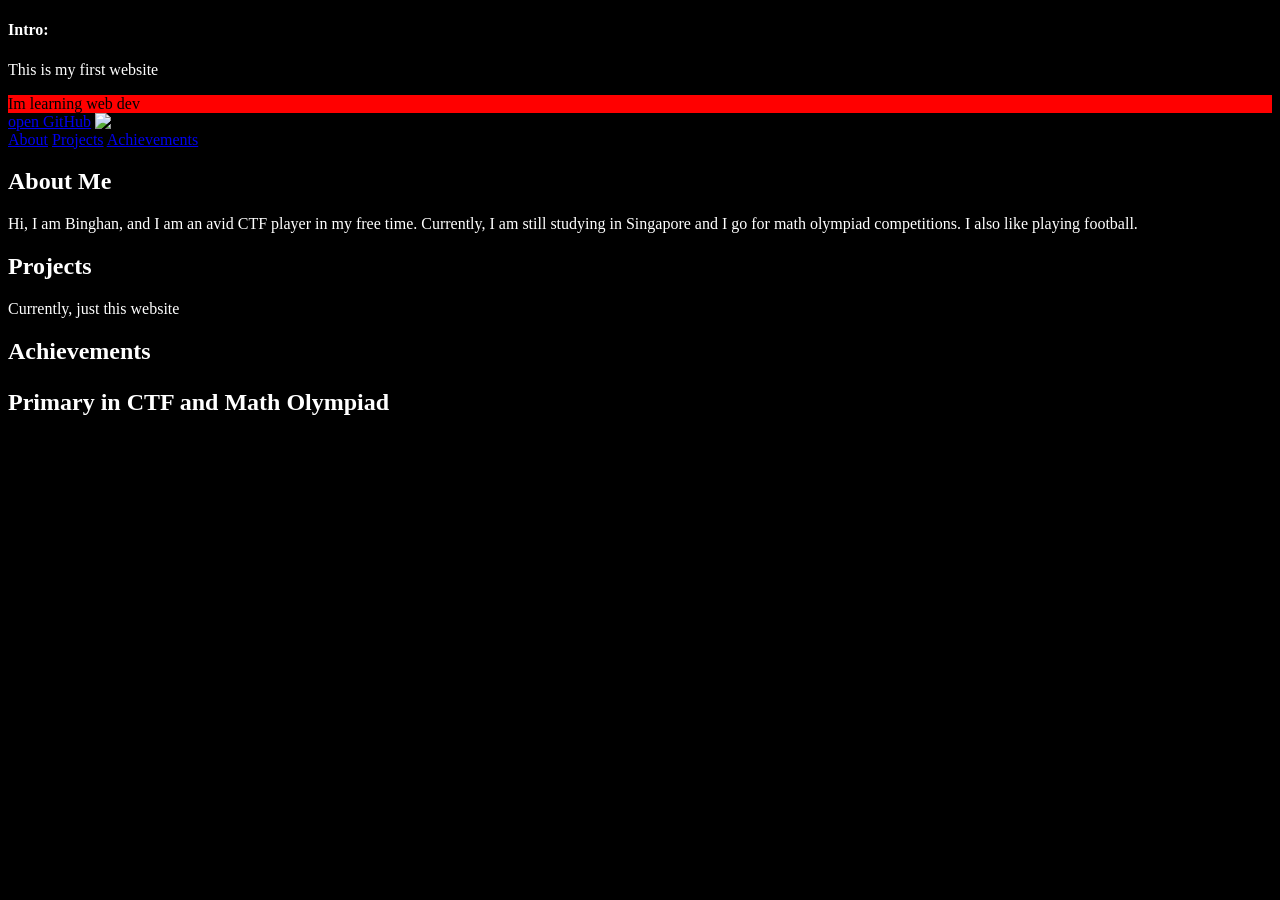
==== index.html @ b26b3bd8 "First draft of website(very skeletal draft to test out the github pages)" ====
<!DOCTYPE html>

<html>


<head>

	<title>My first website</title>

	<style>
		body{background-color: black;}
		p{color: white;}
		h1{color: white;}
		h2{color: white;}
		h3{color: white;}
		h4{color: white;}
		h5{color: white;}
		h6{color: white;}
		.panel{background-color: rgb(255,0,0)}
	</style>
</head>	


<body>
	<h4>Intro:</h4>
	<p>This is my first website</p>
	<div class="panel">
		Im learning web dev
	</div>
	<a href="https://github.com/">open GitHub</a>
	<img src="https://www.google.com/imgres?q=deadpool&imgurl=https%3A%2F%2Fsm.ign.com%2Ft%2Fign_ap%2Freview%2Fd%2Fdeadpool-r%2Fdeadpool-review_2s7s.1200.jpg&imgrefurl=https%3A%2F%2Fsea.ign.com%2Fdeadpool-theater%2F96139%2Fdeadpool-review&docid=FDiL686hcWghGM&tbnid=Uy_iL5dO6TnOdM&vet=12ahUKEwjE4Me3mZCWAxVz4zgGHYLtN0UQnPAOegQIKRAB..i&w=1200&h=675&hcb=2&ved=2ahUKEwjE4Me3mZCWAxVz4zgGHYLtN0UQnPAOegQIKRAB" alt="I love Deadpool :D">


	


	<header>
  		<nav>
    			<a href="#about">About</a>
    			<a href="#projects">Projects</a>
			<a href="#achievements">Achievements</a>
  		</nav>
	</header>




	<section id="about">
  		<h2>About Me</h2>
  		<p>Hi, I am Binghan, and I am an avid CTF player in my free time. Currently, I am still studying in Singapore and I go for math olympiad competitions. I also like playing football.</p>
	</section>

	<section id="projects">
  		<h2>Projects</h2>
  		<p>Currently, just this website</p>
	</section>

	<section id-"Achievements">
		<h2>Achievements<h2>
		<p>Primary in CTF and Math Olympiad</p>
	</section>





</body>
</html>
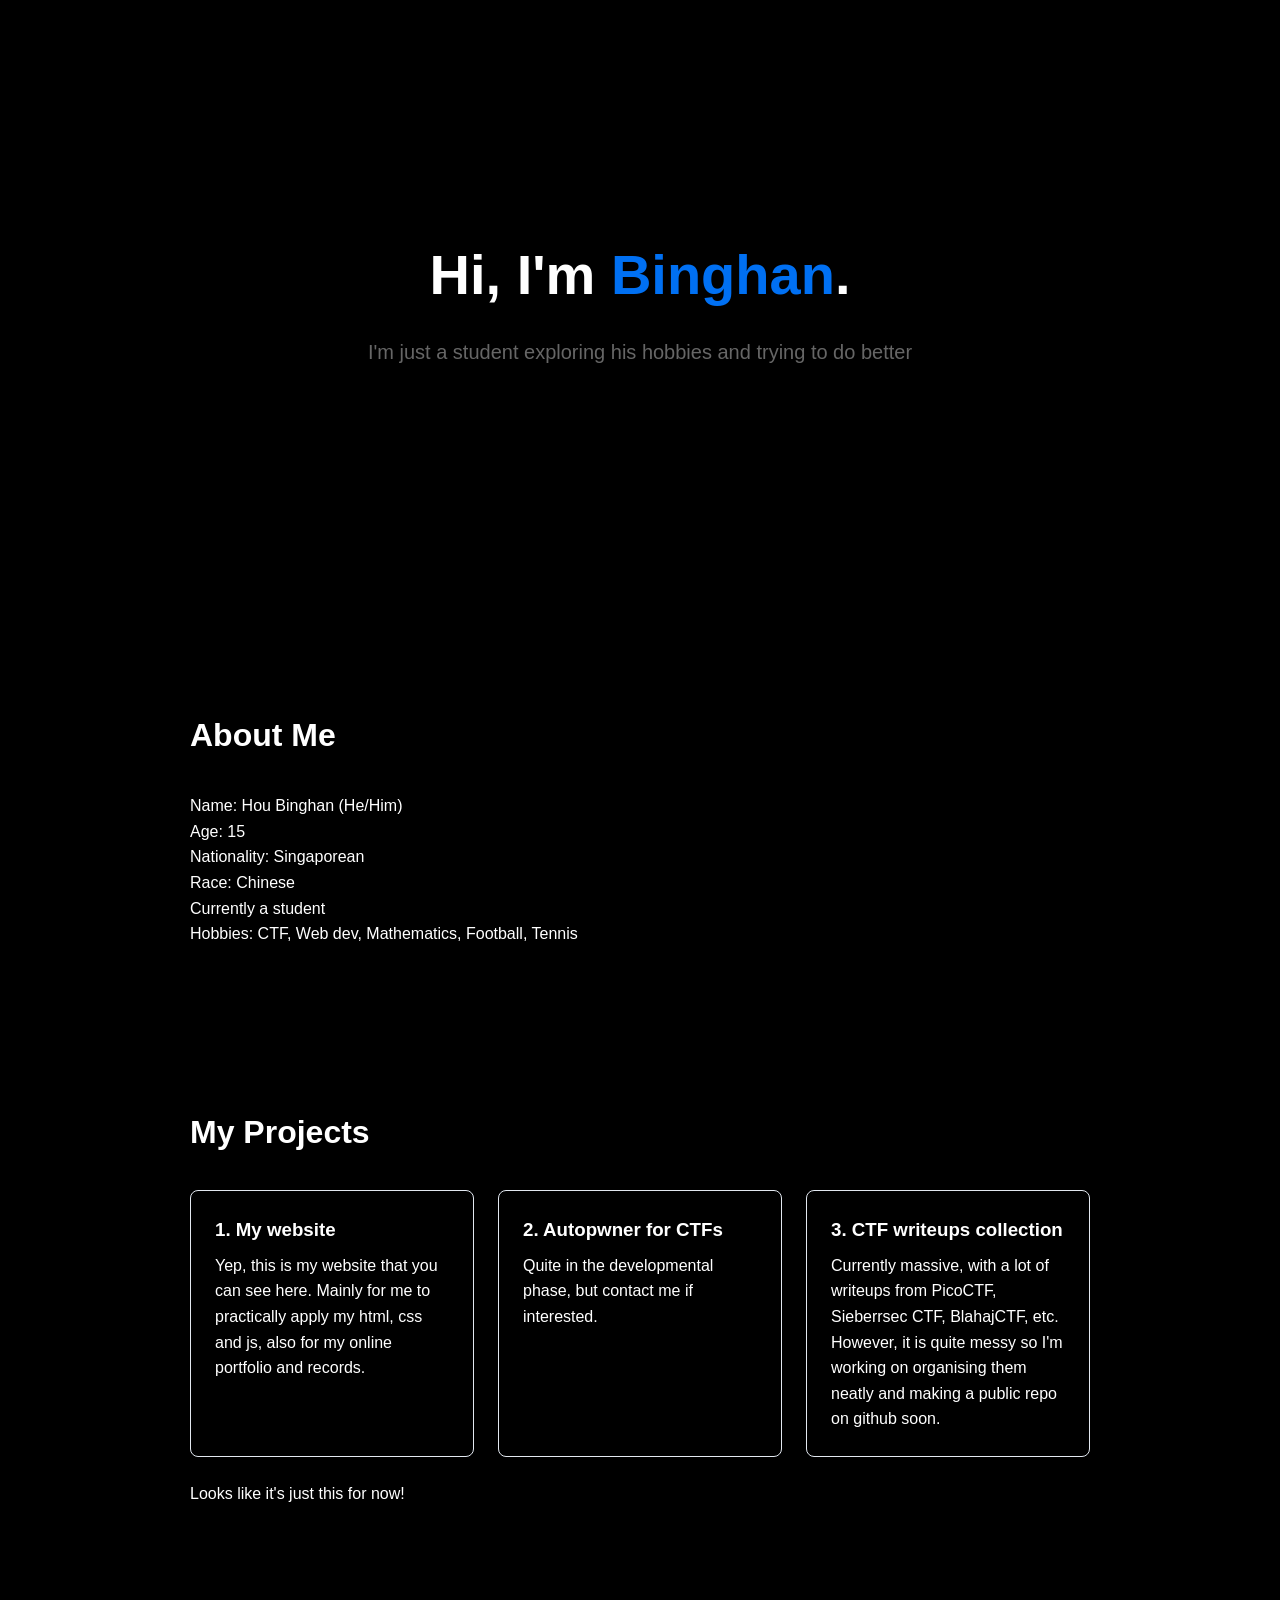
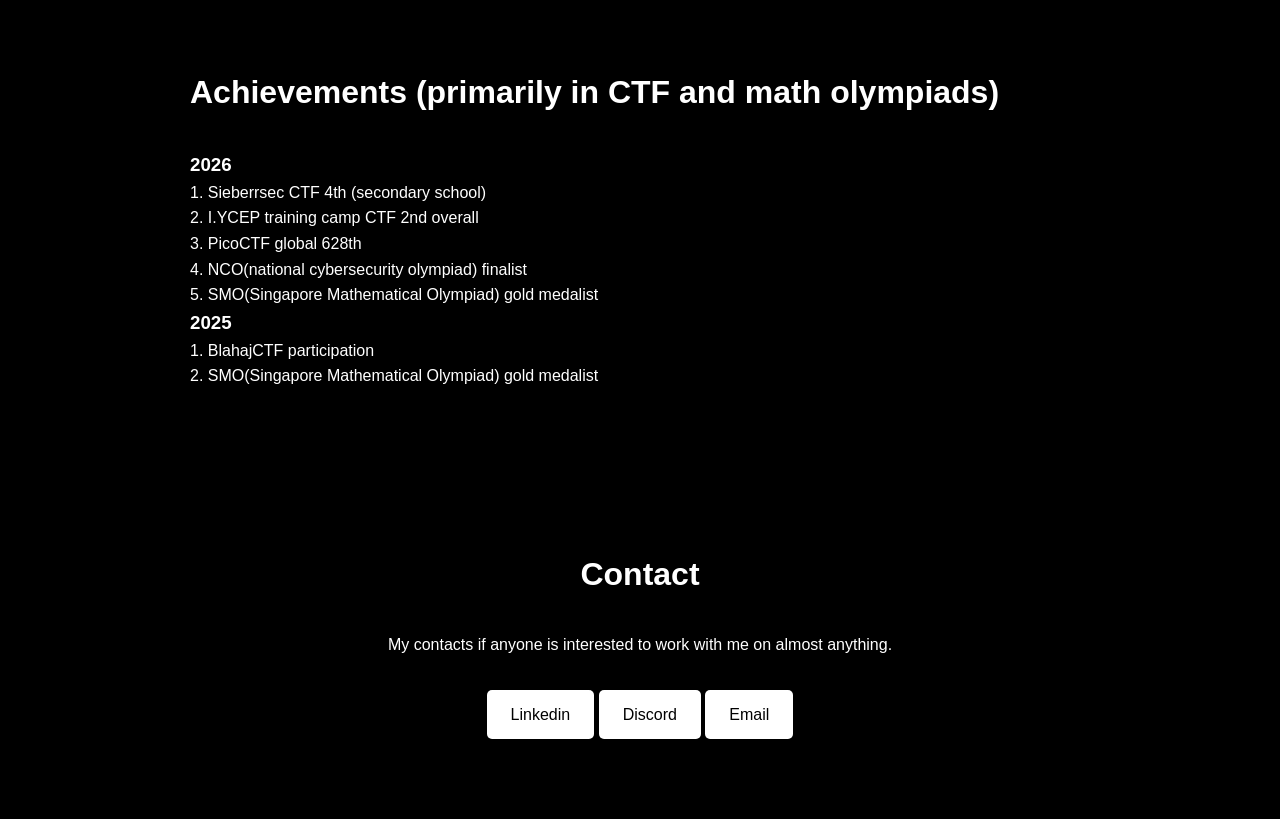
==== commit 44b635c0: "New index.html(improved) with separate style.css" ====
--- a/index.html
+++ b/index.html
@@ -1,68 +1,95 @@
 <!DOCTYPE html>
+<html lang="en">
+<head>
+    <meta charset="UTF-8">
+    <meta name="viewport" content="width=device-width, initial-scale=1.0">
+    <title></title>
+    <link rel="stylesheet" href="style.css">
+</head>
+<body>
 
-<html>
+    <main>
+        <section id="hero" class="hero-section">
+            <div class="hero-content">
+                <h1>Hi, I'm <span class="highlight">Binghan</span>.</h1>
+                <p>I'm just a student exploring his hobbies and trying to do better</p>
+            </div>
+        </section>
+
+        <section id="about" class="container">
+            <h2>About Me</h2>
+            <div class="about-grid">
+                <p>
+		Name: Hou Binghan (He/Him)
+		<br>
+		Age: 15
+		<br>
+		Nationality: Singaporean
+		<br>
+		Race: Chinese
+		<br>
+		Currently a student
+		<br>
+		Hobbies: CTF, Web dev, Mathematics, Football, Tennis
+		</p>
+            </div>
+        </section>
+
+        <section id="projects" class="container">
+            <h2>My Projects</h2>
+            <div class="projects-grid">
+                <div class="project-card">
+                    <h3>1. My website</h3>
+		    <p>Yep, this is my website that you can see here. Mainly for me to practically apply my html, css and js, also for my online portfolio and records.</p>
+                </div>
+                <div class="project-card">
+                    <h3>2. Autopwner for CTFs</h3>
+		    <p>Quite in the developmental phase, but contact me if interested.</p>
+                </div>
+                <div class="project-card">
+                    <h3>3. CTF writeups collection</h3>
+		    <p>Currently massive, with a lot of writeups from PicoCTF, Sieberrsec CTF, BlahajCTF, etc. However, it is quite messy so I'm working on organising them neatly and making a public repo on github soon.</p>
+                </div>
 
 
-<head>
 
-	<title>My first website</title>
-
-	<style>
-		body{background-color: black;}
-		p{color: white;}
-		h1{color: white;}
-		h2{color: white;}
-		h3{color: white;}
-		h4{color: white;}
-		h5{color: white;}
-		h6{color: white;}
-		.panel{background-color: rgb(255,0,0)}
-	</style>
-</head>	
-
-
-<body>
-	<h4>Intro:</h4>
-	<p>This is my first website</p>
-	<div class="panel">
-		Im learning web dev
-	</div>
-	<a href="https://github.com/">open GitHub</a>
-	<img src="https://www.google.com/imgres?q=deadpool&imgurl=https%3A%2F%2Fsm.ign.com%2Ft%2Fign_ap%2Freview%2Fd%2Fdeadpool-r%2Fdeadpool-review_2s7s.1200.jpg&imgrefurl=https%3A%2F%2Fsea.ign.com%2Fdeadpool-theater%2F96139%2Fdeadpool-review&docid=FDiL686hcWghGM&tbnid=Uy_iL5dO6TnOdM&vet=12ahUKEwjE4Me3mZCWAxVz4zgGHYLtN0UQnPAOegQIKRAB..i&w=1200&h=675&hcb=2&ved=2ahUKEwjE4Me3mZCWAxVz4zgGHYLtN0UQnPAOegQIKRAB" alt="I love Deadpool :D">
+		<p>Looks like it's just this for now!</p>
+            </div>
+        </section>
 
 
 	
-
-
-	<header>
-  		<nav>
-    			<a href="#about">About</a>
-    			<a href="#projects">Projects</a>
-			<a href="#achievements">Achievements</a>
-  		</nav>
-	</header>
-
-
-
-
-	<section id="about">
-  		<h2>About Me</h2>
-  		<p>Hi, I am Binghan, and I am an avid CTF player in my free time. Currently, I am still studying in Singapore and I go for math olympiad competitions. I also like playing football.</p>
-	</section>
-
-	<section id="projects">
-  		<h2>Projects</h2>
-  		<p>Currently, just this website</p>
-	</section>
-
-	<section id-"Achievements">
-		<h2>Achievements<h2>
-		<p>Primary in CTF and Math Olympiad</p>
+	<section id="achievements" class="container">
+		<h2>Achievements (primarily in CTF and math olympiads)</h2>
+		<div class="projects-card">
+			<h3>2026</h3>
+			<p>1. Sieberrsec CTF 4th (secondary school)</p>
+			<p>2. I.YCEP training camp CTF 2nd overall</p>
+			<p>3. PicoCTF global 628th</p>
+			<p>4. NCO(national cybersecurity olympiad) finalist</p>
+			<p>5. SMO(Singapore Mathematical Olympiad) gold medalist</p>
+		</div>
+		<div class="projects-card">
+			<h3>2025</h3>
+			<p>1. BlahajCTF participation</p>
+			<p>2. SMO(Singapore Mathematical Olympiad) gold medalist</p>
+		</div>
 	</section>
 
 
 
 
+        <!-- Contact Section -->
+        <section id="contact" class="container contact-section">
+            <h2>Contact</h2>
+            <p>My contacts if anyone is interested to work with me on almost anything.</p>
+	    <a href="https://www.linkedin.com/in/hou-binghan-hci-395a21400" class="btn">Linkedin</a>
+	    <a href="https://discord.com/users/1300291307045912607" class="btn">Discord</a>
+            <a href="mailto:iamprofootballer@gmail.com" class="btn">Email</a>
+        </section>
+    </main>
+
 
 </body>
 </html>
+
--- a/style.css
+++ b/style.css
@@ -0,0 +1,147 @@
+/* Core Reset & Variables */
+:root {
+    --bg-color: #000000;
+    --text-color: #ffffff;
+    --accent-color: #0070f3;
+    --card-bg: #000000;
+    --border-color: #e2e8f0;
+}
+
+* {
+    margin: 0;
+    padding: 0;
+    box-box-sizing: border-box;
+}
+
+html {
+    scroll-behavior: smooth;
+    font-family: -apple-system, BlinkMacSystemFont, "Segoe UI", Roboto, Helvetica, Arial, sans-serif;
+}
+
+body {
+    background-color: var(--bg-color);
+    color: var(--text-color);
+    line-height: 1.6;
+}
+
+/* Navigation Layout */
+.navbar {
+    display: flex;
+    justify-content: space-between;
+    align-items: center;
+    padding: 1.5rem 2rem;
+    position: sticky;
+    top: 0;
+    background: rgba(248, 249, 250, 0.8);
+    backdrop-filter: blur(8px);
+    z-index: 100;
+}
+
+.navbar ul {
+    display: flex;
+    list-style: none;
+    gap: 1.5rem;
+}
+
+.navbar a {
+    text-decoration: none;
+    color: var(--text-color);
+    font-weight: 500;
+}
+
+/* Structural Layout Containers */
+.container {
+    max-width: 900px;
+    margin: 0 auto;
+    padding: 5rem 2rem;
+}
+
+h2 {
+    font-size: 2rem;
+    margin-bottom: 2rem;
+}
+
+/* Hero Section layout */
+.hero-section {
+    height: 70vh;
+    display: flex;
+    align-items: center;
+    justify-content: center;
+    text-align: center;
+    padding: 0 2rem;
+}
+
+.hero-content h1 {
+    font-size: 3.5rem;
+    margin-bottom: 1rem;
+}
+
+.hero-content p {
+    font-size: 1.25rem;
+    margin-bottom: 2rem;
+    color: #666;
+}
+
+.highlight {
+    color: var(--accent-color);
+}
+
+/* UI Elements (Buttons & Cards) */
+.btn {
+    display: inline-block;
+    padding: 0.75rem 1.5rem;
+    background-color: var(--text-color);
+    color: var(--bg-color);
+    text-decoration: none;
+    border-radius: 5px;
+    font-weight: 500;
+    transition: opacity 0.2s;
+}
+
+.btn:hover {
+    opacity: 0.9;
+}
+
+/* Responsive Grid for Projects */
+.projects-grid {
+    display: grid;
+    grid-template-columns: repeat(auto-fit, minmax(280px, 1fr));
+    gap: 1.5rem;
+}
+
+.project-card {
+    background: var(--card-bg);
+    border: 1px solid var(--border-color);
+    padding: 1.5rem;
+    border-radius: 8px;
+}
+
+.project-card h3 {
+    margin-bottom: 0.5rem;
+}
+
+.project-link {
+    display: inline-block;
+    margin-top: 1rem;
+    color: var(--accent-color);
+    text-decoration: none;
+    font-weight: 500;
+}
+
+/* Centered Layout elements */
+.contact-section {
+    text-align: center;
+}
+
+.contact-section p {
+    margin-bottom: 2rem;
+}
+
+footer {
+    text-align: center;
+    padding: 2rem;
+    border-top: 1px solid var(--border-color);
+    font-size: 0.9rem;
+    color: #666;
+}
+
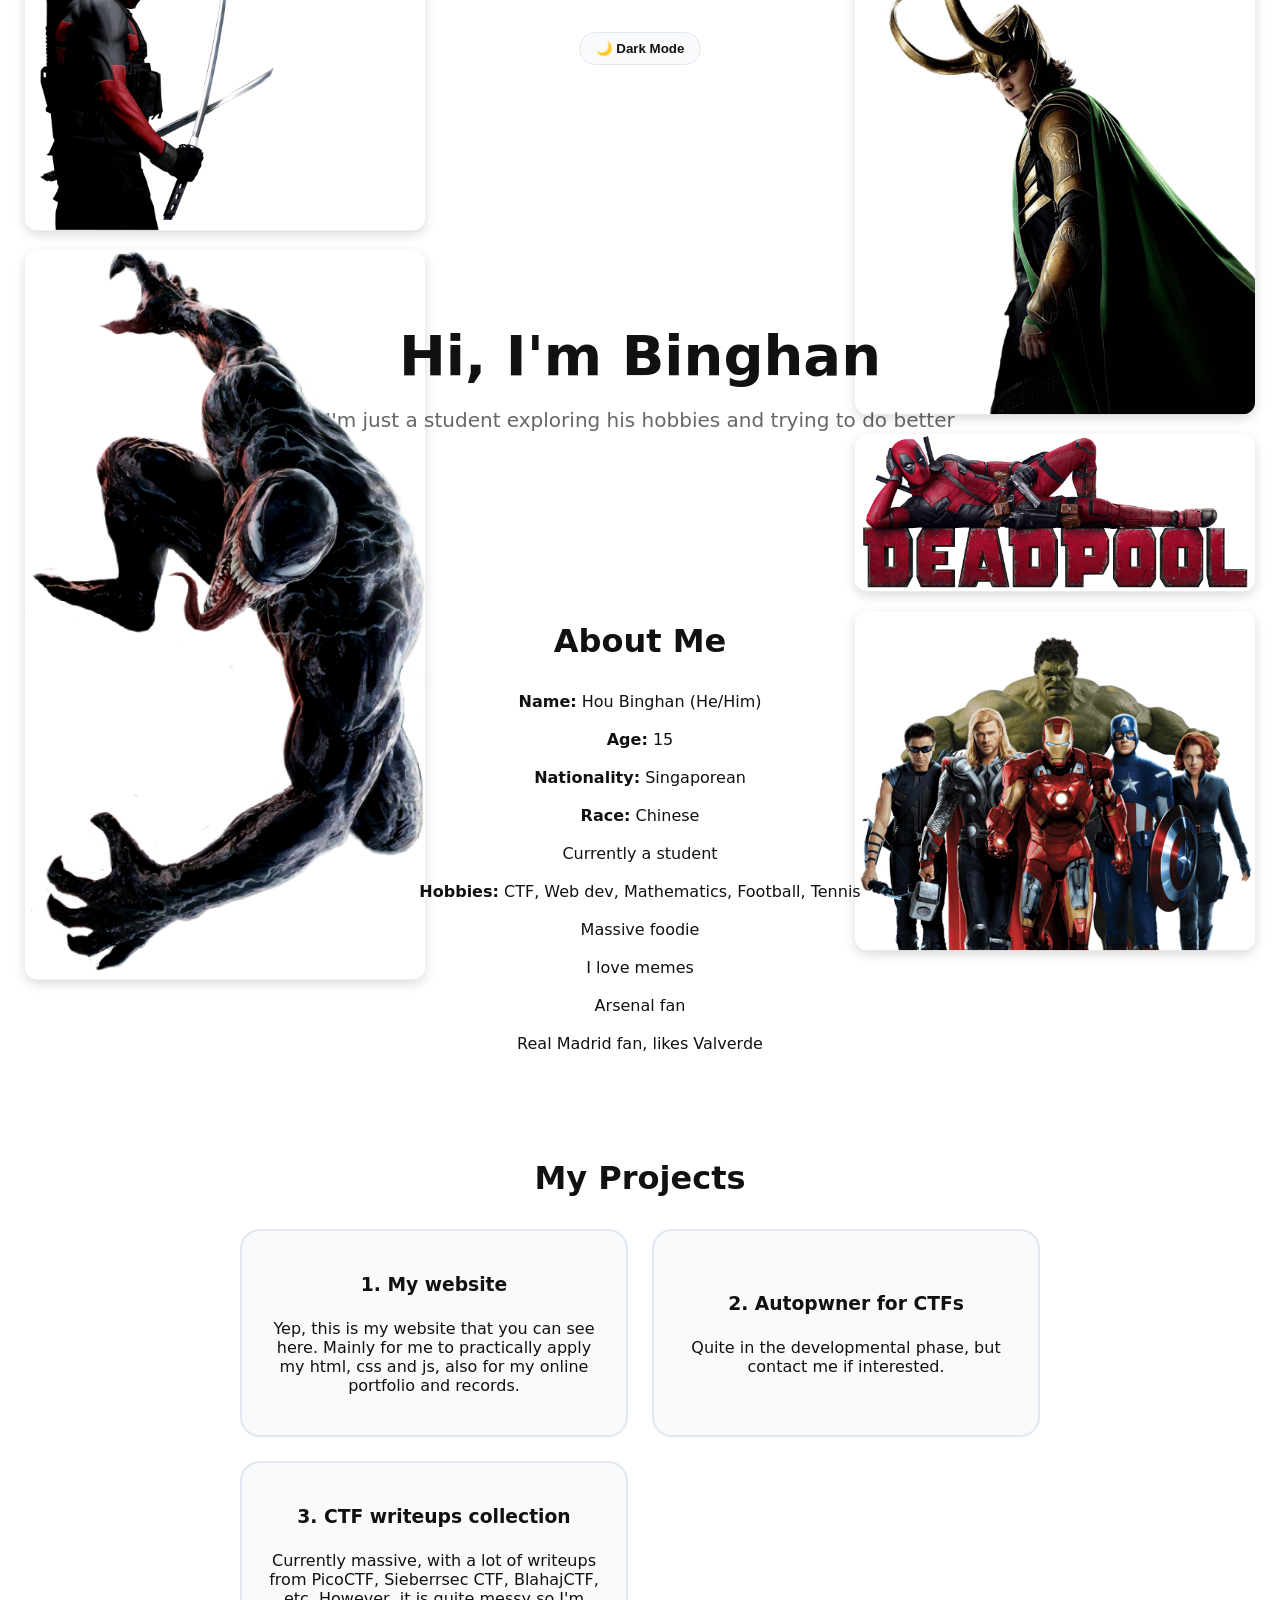
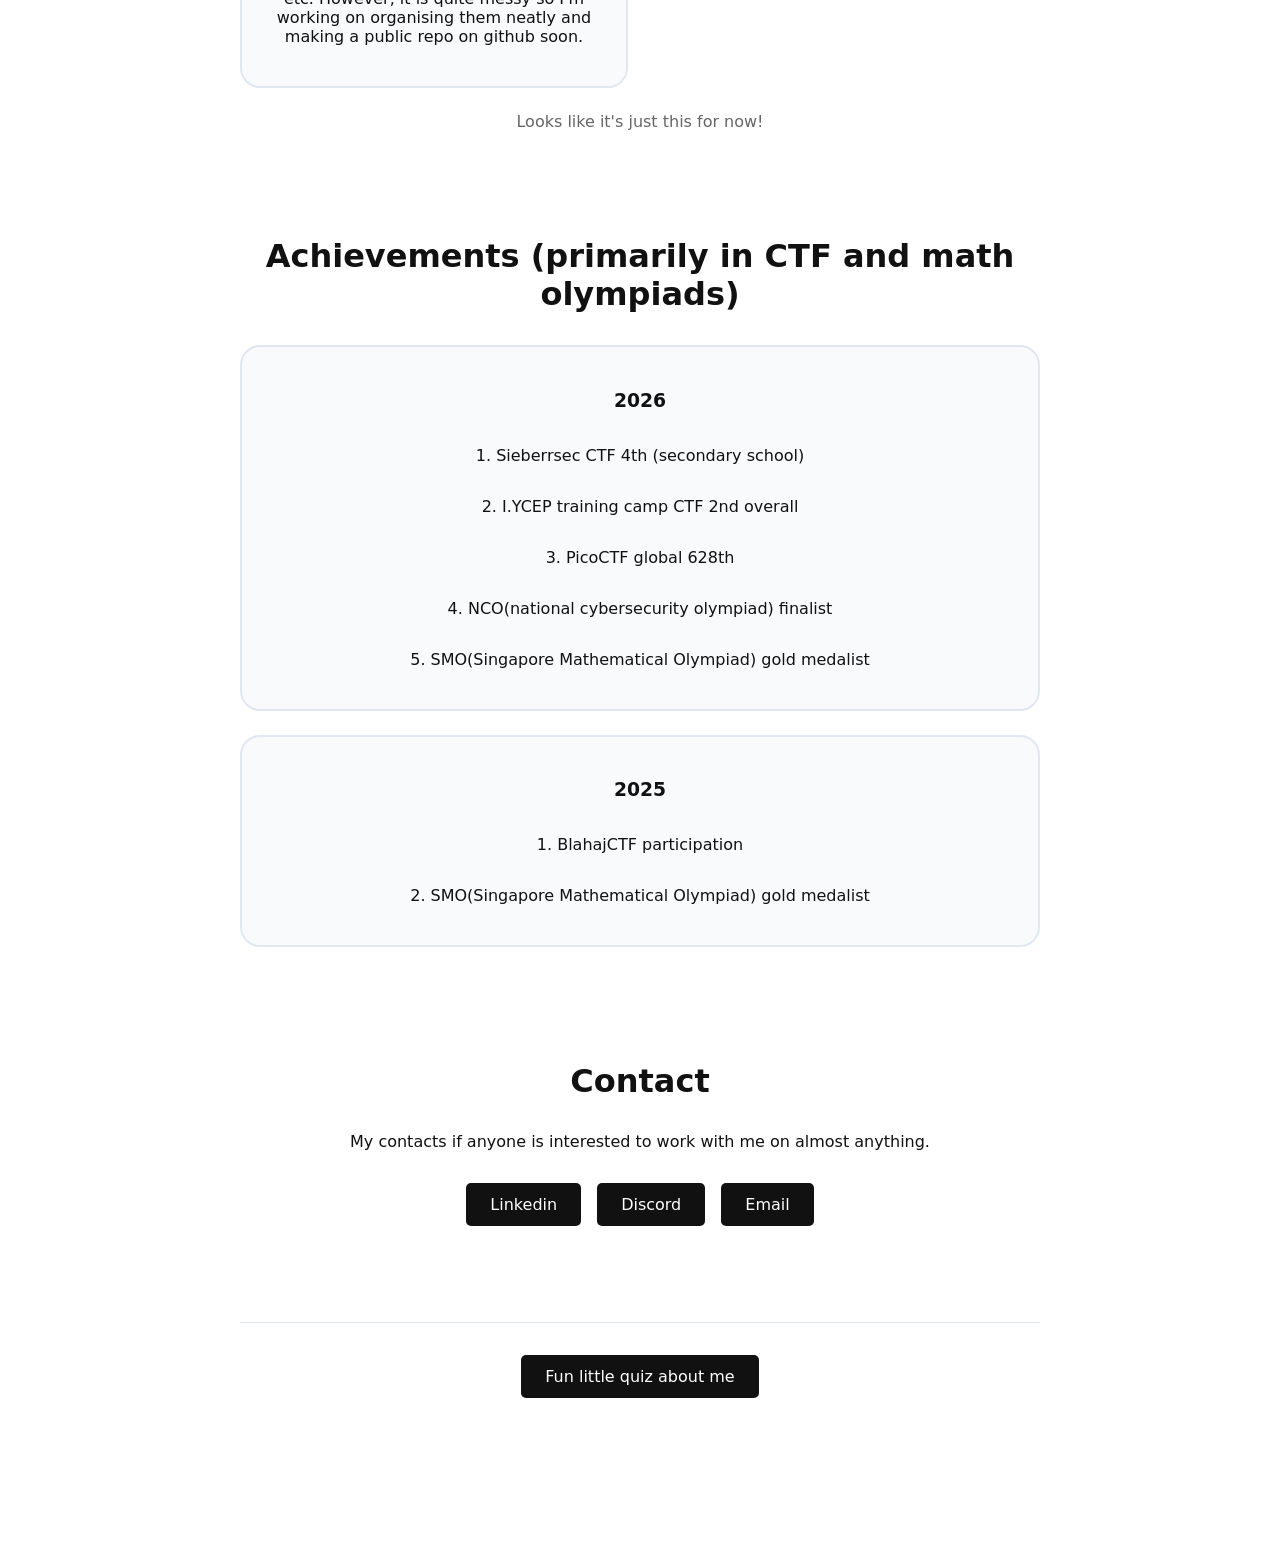
==== commit cc32f79f: "Newer index.html quiz added with some additional decorations on the sides" ====
--- a/index.html
+++ b/index.html
@@ -3,15 +3,32 @@
 <head>
     <meta charset="UTF-8">
     <meta name="viewport" content="width=device-width, initial-scale=1.0">
-    <title></title>
+    <title>Binghan's Portfolio</title>
     <link rel="stylesheet" href="style.css">
+
+    <!-- Critical Inline Script: Prevents a white flash on page load if dark mode is active -->
+    <script>
+        const savedTheme = localStorage.getItem('theme');
+        const systemPrefersDark = window.matchMedia('(prefers-color-scheme: dark)').matches;
+
+        if (savedTheme === 'dark' || (!savedTheme && systemPrefersDark)) {
+            document.documentElement.classList.add('dark-mode');
+        }
+    </script>
 </head>
 <body>
+
+    <!-- Centered Theme Toggle Control Panel -->
+    <div class="toggle-container">
+        <button id="theme-toggle" aria-label="Toggle dark mode">
+            🌙 Dark Mode
+        </button>
+    </div>
 
     <main>
         <section id="hero" class="hero-section">
             <div class="hero-content">
-                <h1>Hi, I'm <span class="highlight">Binghan</span>.</h1>
+                <h1>Hi, I'm Binghan</h1>
                 <p>I'm just a student exploring his hobbies and trying to do better</p>
             </div>
         </section>
@@ -20,21 +37,38 @@
             <h2>About Me</h2>
             <div class="about-grid">
                 <p>
-		Name: Hou Binghan (He/Him)
+		<b>Name:</b> Hou Binghan (He/Him)
 		<br>
-		Age: 15
 		<br>
-		Nationality: Singaporean
+		<b>Age:</b> 15
 		<br>
-		Race: Chinese
+		<br>
+		<b>Nationality:</b> Singaporean
+		<br>
+		<br>
+		<b>Race:</b> Chinese
+		<br>
 		<br>
 		Currently a student
 		<br>
-		Hobbies: CTF, Web dev, Mathematics, Football, Tennis
+		<br>
+		<b>Hobbies:</b> CTF, Web dev, Mathematics, Football, Tennis
+		<br>
+		<br>
+		Massive foodie
+		<br>
+		<br>
+		I love memes
+		<br>
+		<br>
+		Arsenal fan
+		<br>
+		<br>
+		Real Madrid fan, likes Valverde
 		</p>
             </div>
         </section>
-
+	
         <section id="projects" class="container">
             <h2>My Projects</h2>
             <div class="projects-grid">
@@ -50,14 +84,9 @@
                     <h3>3. CTF writeups collection</h3>
 		    <p>Currently massive, with a lot of writeups from PicoCTF, Sieberrsec CTF, BlahajCTF, etc. However, it is quite messy so I'm working on organising them neatly and making a public repo on github soon.</p>
                 </div>
-
-
-
-		<p>Looks like it's just this for now!</p>
             </div>
+            <p class="projects-footer">Looks like it's just this for now!</p>
         </section>
-
-
 	
 	<section id="achievements" class="container">
 		<h2>Achievements (primarily in CTF and math olympiads)</h2>
@@ -76,20 +105,58 @@
 		</div>
 	</section>
 
-
-
-
         <!-- Contact Section -->
         <section id="contact" class="container contact-section">
             <h2>Contact</h2>
             <p>My contacts if anyone is interested to work with me on almost anything.</p>
-	    <a href="https://www.linkedin.com/in/hou-binghan-hci-395a21400" class="btn">Linkedin</a>
-	    <a href="https://discord.com/users/1300291307045912607" class="btn">Discord</a>
-            <a href="mailto:iamprofootballer@gmail.com" class="btn">Email</a>
+            <div class="btn-group">
+                <a href="https://linkedin.com" class="btn">Linkedin</a>
+                <a href="https://discord.com" class="btn">Discord</a>
+                <a href="mailto:iamprofootballer@gmail.com" class="btn">Email</a>
+            </div>
         </section>
+
+	<hr>
+	<section id="quiz"><a href="/quiz.html" class=btn>Fun little quiz about me</a></section>
     </main>
 
 
+    <aside class="image-stack-sidebar left-sidebar">
+        <!-- Swap out placeholders with your specific images/memes for the left side -->
+        <img src="/deadpool2.png" alt="Left side graphic 1">
+        <img src="/venom.png" alt="Left side graphic 2">
+    </aside>
+    <!-- Independent Side Image Stack -->
+    <aside class="image-stack-sidebar right-sidebar">
+        <!-- Swap out placeholders with your specific images/memes -->
+        <img src="/loki.png" alt="Right Side graphic 1">
+        <img src="/deadpool.png" alt="Right Side graphic 2">
+        <img src="/avengers.png" alt="Right Side graphic 3">
+    </aside>
+
+    <!-- Interactive JavaScript Logic -->
+    <script>
+        const toggleBtn = document.querySelector('#theme-toggle');
+
+        function updateButtonLabel() {
+            const isDark = document.documentElement.classList.contains('dark-mode');
+            toggleBtn.textContent = isDark ? '☀️ Light Mode' : '🌙 Dark Mode';
+        }
+
+        updateButtonLabel();
+
+        toggleBtn.addEventListener('click', () => {
+            const isDarkMode = document.documentElement.classList.toggle('dark-mode');
+            
+            if (isDarkMode) {
+                localStorage.setItem('theme', 'dark');
+            } else {
+                localStorage.setItem('theme', 'light');
+            }
+            
+            updateButtonLabel();
+        });
+    </script>
 </body>
 </html>
 
--- a/style.css
+++ b/style.css
@@ -1,59 +1,62 @@
 /* Core Reset & Variables */
 :root {
-    --bg-color: #000000;
-    --text-color: #ffffff;
+    --bg-color: #ffffff;
+    --text-color: #111111;
+    --text-muted: #666666;
     --accent-color: #0070f3;
-    --card-bg: #000000;
+    
+    /* Card properties */
+    --card-bg: #f8fafc;
     --border-color: #e2e8f0;
-}
-
-* {
-    margin: 0;
-    padding: 0;
-    box-box-sizing: border-box;
-}
-
-html {
-    scroll-behavior: smooth;
-    font-family: -apple-system, BlinkMacSystemFont, "Segoe UI", Roboto, Helvetica, Arial, sans-serif;
-}
-
+    
+    /* Button specific variables */
+    --btn-bg: #111111;
+    --btn-text: #ffffff;
+
+    /* Global smooth color transition */
+    transition: background-color 0.3s ease, color 0.3s ease, border-color 0.3s ease;
+}
+
+/* Dark Mode Theme Variables Override */
+:root.dark-mode {
+    color-scheme: dark;
+    --bg-color: #121212;
+    --text-color: #e2e8f0;
+    --text-muted: #94a3b8;
+    --accent-color: #3b82f6;
+    
+    /* Dark card properties */
+    --card-bg: #1e1e1e;
+    --border-color: #334155;
+    
+    /* Dark button properties */
+    --btn-bg: #f8fafc;
+    --btn-text: #111111;
+}
+
+/* Global Body Styling */
 body {
     background-color: var(--bg-color);
     color: var(--text-color);
-    line-height: 1.6;
-}
-
-/* Navigation Layout */
-.navbar {
-    display: flex;
-    justify-content: space-between;
-    align-items: center;
-    padding: 1.5rem 2rem;
-    position: sticky;
-    top: 0;
-    background: rgba(248, 249, 250, 0.8);
-    backdrop-filter: blur(8px);
-    z-index: 100;
-}
-
-.navbar ul {
-    display: flex;
-    list-style: none;
-    gap: 1.5rem;
-}
-
-.navbar a {
-    text-decoration: none;
-    color: var(--text-color);
-    font-weight: 500;
-}
-
-/* Structural Layout Containers */
-.container {
-    max-width: 900px;
+    font-family: system-ui, -apple-system, sans-serif;
+    margin: 0;
+    padding: 0;
+    text-align: center; /* Cascades center alignment down to text blocks */
+}
+
+/* Main content wrapper with padding from your original setup */
+main {
+    max-width: 800px;
     margin: 0 auto;
     padding: 5rem 2rem;
+    display: flex;
+    flex-direction: column;
+    align-items: center; /* Centers block components inside main */
+}
+
+.container {
+    width: 100%;
+    margin-bottom: 4rem;
 }
 
 h2 {
@@ -61,9 +64,33 @@
     margin-bottom: 2rem;
 }
 
+/* Theme Toggle Button Layout Styling */
+.toggle-container {
+    max-width: 800px;
+    margin: 2rem auto 0 auto;
+    padding: 0 2rem;
+    display: flex;
+    justify-content: center; /* Centers toggle button horizontally */
+}
+
+#theme-toggle {
+    color: var(--text-color);
+    border: 1px solid var(--border-color);
+    background-color: var(--card-bg);
+    cursor: pointer; 
+    padding: 0.5rem 1rem; 
+    border-radius: 20px;
+    font-weight: 600;
+    transition: background-color 0.2s;
+}
+
+#theme-toggle:hover {
+    background-color: var(--border-color);
+}
+
 /* Hero Section layout */
 .hero-section {
-    height: 70vh;
+    height: 50vh;
     display: flex;
     align-items: center;
     justify-content: center;
@@ -79,7 +106,7 @@
 .hero-content p {
     font-size: 1.25rem;
     margin-bottom: 2rem;
-    color: #666;
+    color: var(--text-muted);
 }
 
 .highlight {
@@ -87,11 +114,18 @@
 }
 
 /* UI Elements (Buttons & Cards) */
+.btn-group {
+    display: flex;
+    justify-content: center;
+    gap: 1rem;
+    flex-wrap: wrap;
+}
+
 .btn {
     display: inline-block;
     padding: 0.75rem 1.5rem;
-    background-color: var(--text-color);
-    color: var(--bg-color);
+    background-color: var(--btn-bg);
+    color: var(--btn-text);
     text-decoration: none;
     border-radius: 5px;
     font-weight: 500;
@@ -107,25 +141,33 @@
     display: grid;
     grid-template-columns: repeat(auto-fit, minmax(280px, 1fr));
     gap: 1.5rem;
-}
-
-.project-card {
+    width: 100%;
+    margin-bottom: 1.5rem;
+}
+
+.project-card, .projects-card {
     background: var(--card-bg);
-    border: 1px solid var(--border-color);
+    border: 2px solid var(--border-color);
     padding: 1.5rem;
-    border-radius: 8px;
+    border-radius: 20px;
+    text-align: center; /* Keeps interior card components centered */
+    display: flex;
+    flex-direction: column;
+    justify-content: center;
+    align-items: center;
+}
+
+.projects-card {
+    margin-bottom: 1.5rem;
+    width: auto;
 }
 
 .project-card h3 {
     margin-bottom: 0.5rem;
 }
 
-.project-link {
-    display: inline-block;
-    margin-top: 1rem;
-    color: var(--accent-color);
-    text-decoration: none;
-    font-weight: 500;
+.projects-footer {
+    color: var(--text-muted);
 }
 
 /* Centered Layout elements */
@@ -135,6 +177,18 @@
 
 .contact-section p {
     margin-bottom: 2rem;
+}
+
+hr {
+    width: 100%;
+    border: none;
+    border-top: 1px solid var(--border-color);
+    margin: 2rem 0;
+}
+
+#quiz {
+    text-align: center;
+    margin-bottom: 4rem;
 }
 
 footer {
@@ -142,6 +196,46 @@
     padding: 2rem;
     border-top: 1px solid var(--border-color);
     font-size: 0.9rem;
-    color: #666;
-}
-
+    color: var(--text-muted);
+    width: 100%;
+}
+
+/* ==========================================
+   Isolated Side Image Stack Container
+   ========================================== */
+.image-stack-sidebar {
+    position: fixed;             /* Keeps layout locked while scrolling */
+    top: 50%;                    /* Places wrapper halfway down screen */
+    transform: translateY(-50%); /* Corrects precision center coordinate alignment */
+    z-index: 100;                /* Layered completely over main container */
+    
+    /* Flexbox Engine Rules */
+    display: flex;
+    flex-direction: column;      /* Arranges children elements into vertical stack */
+    gap: 20px;                   /* Gap control dimensions between elements */
+}
+
+/* Modifier class to pin to the left side */
+.left-sidebar {
+    left: 25px;
+}
+
+/* Modifier class to pin to the right side */
+.right-sidebar {
+    right: 25px;
+}
+
+.image-stack-sidebar img {
+    width: 400px;                 /* Explicit size configurations */
+    height: auto;
+    border-radius: 12px;
+    box-shadow: 0 4px 12px rgba(0, 0, 0, 0.15);
+    pointer-events: none;        /* Ensures layout elements underneath remain clickable */
+}
+/* Responsive Rule: Hides the stack on small mobile screens to prevent text collision */
+@media (max-width: 1000px) {
+    .image-stack-sidebar {
+        display: none;
+    }
+}
+
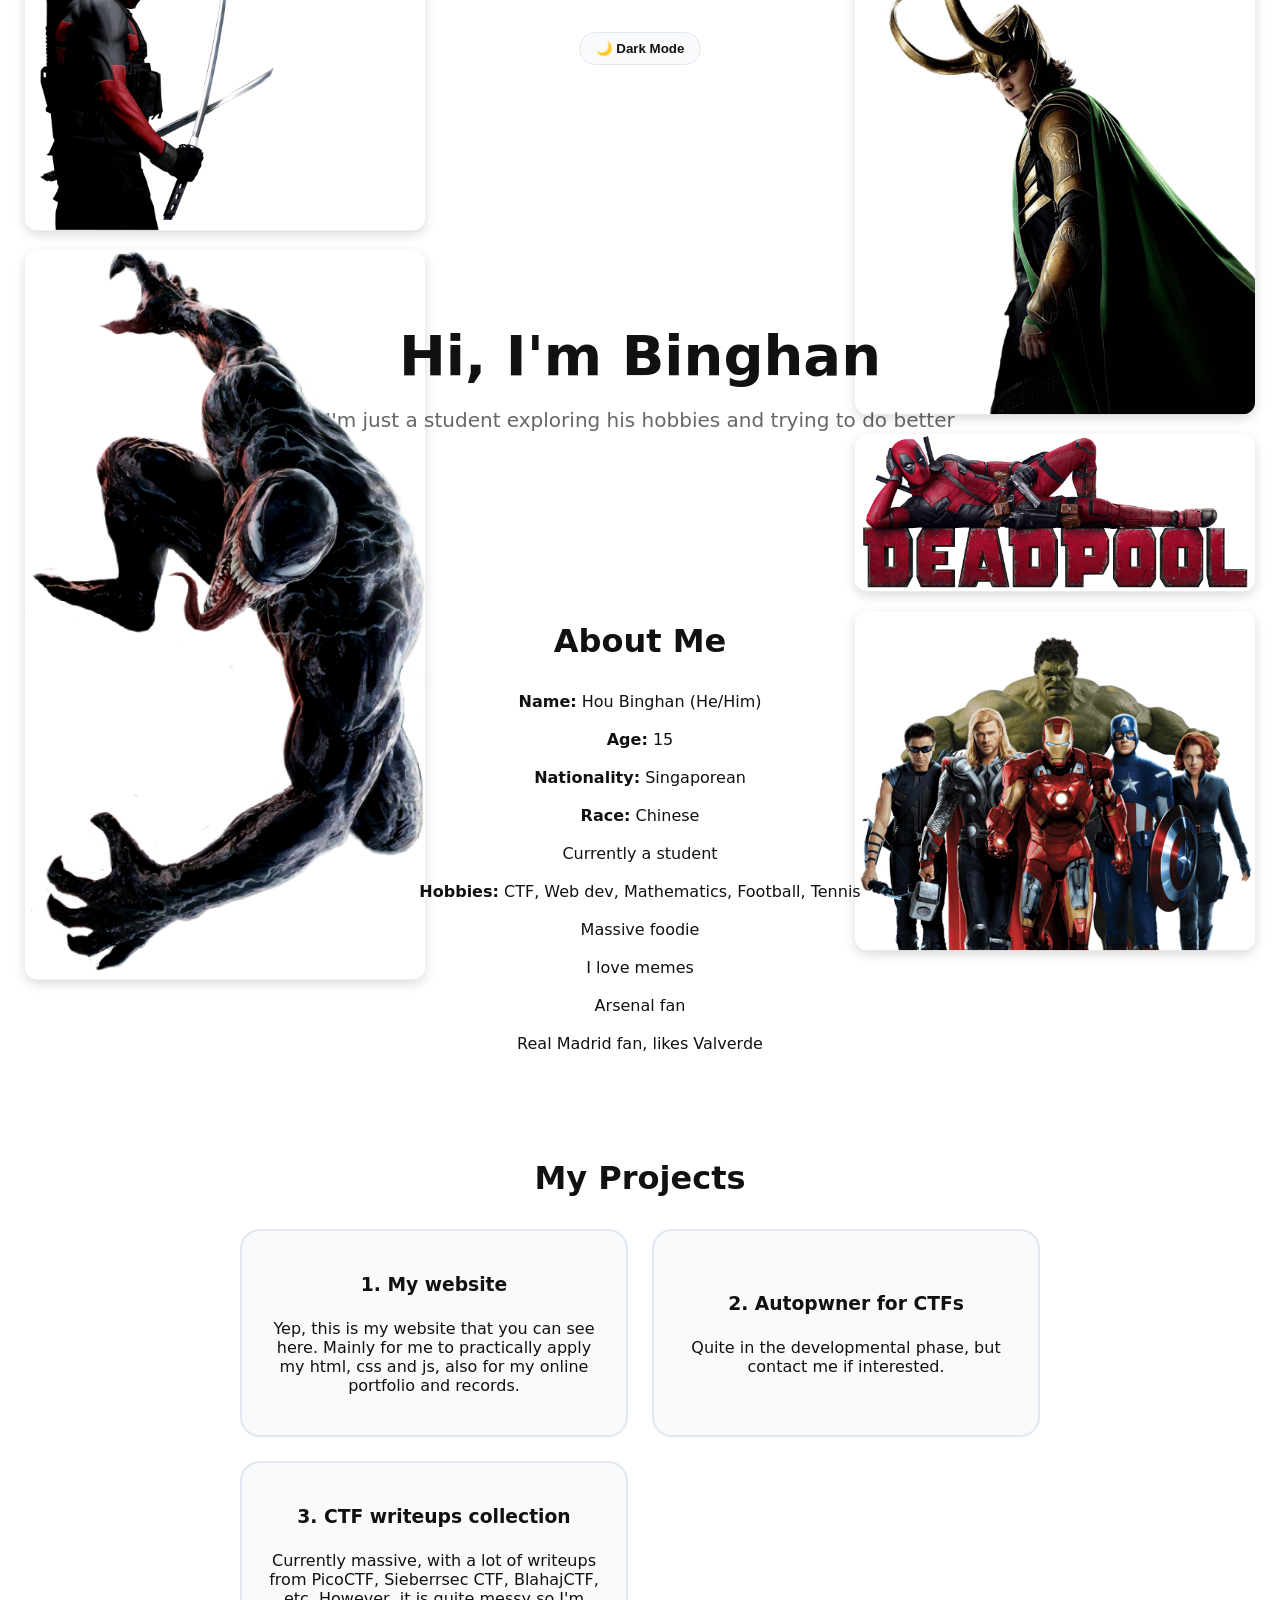
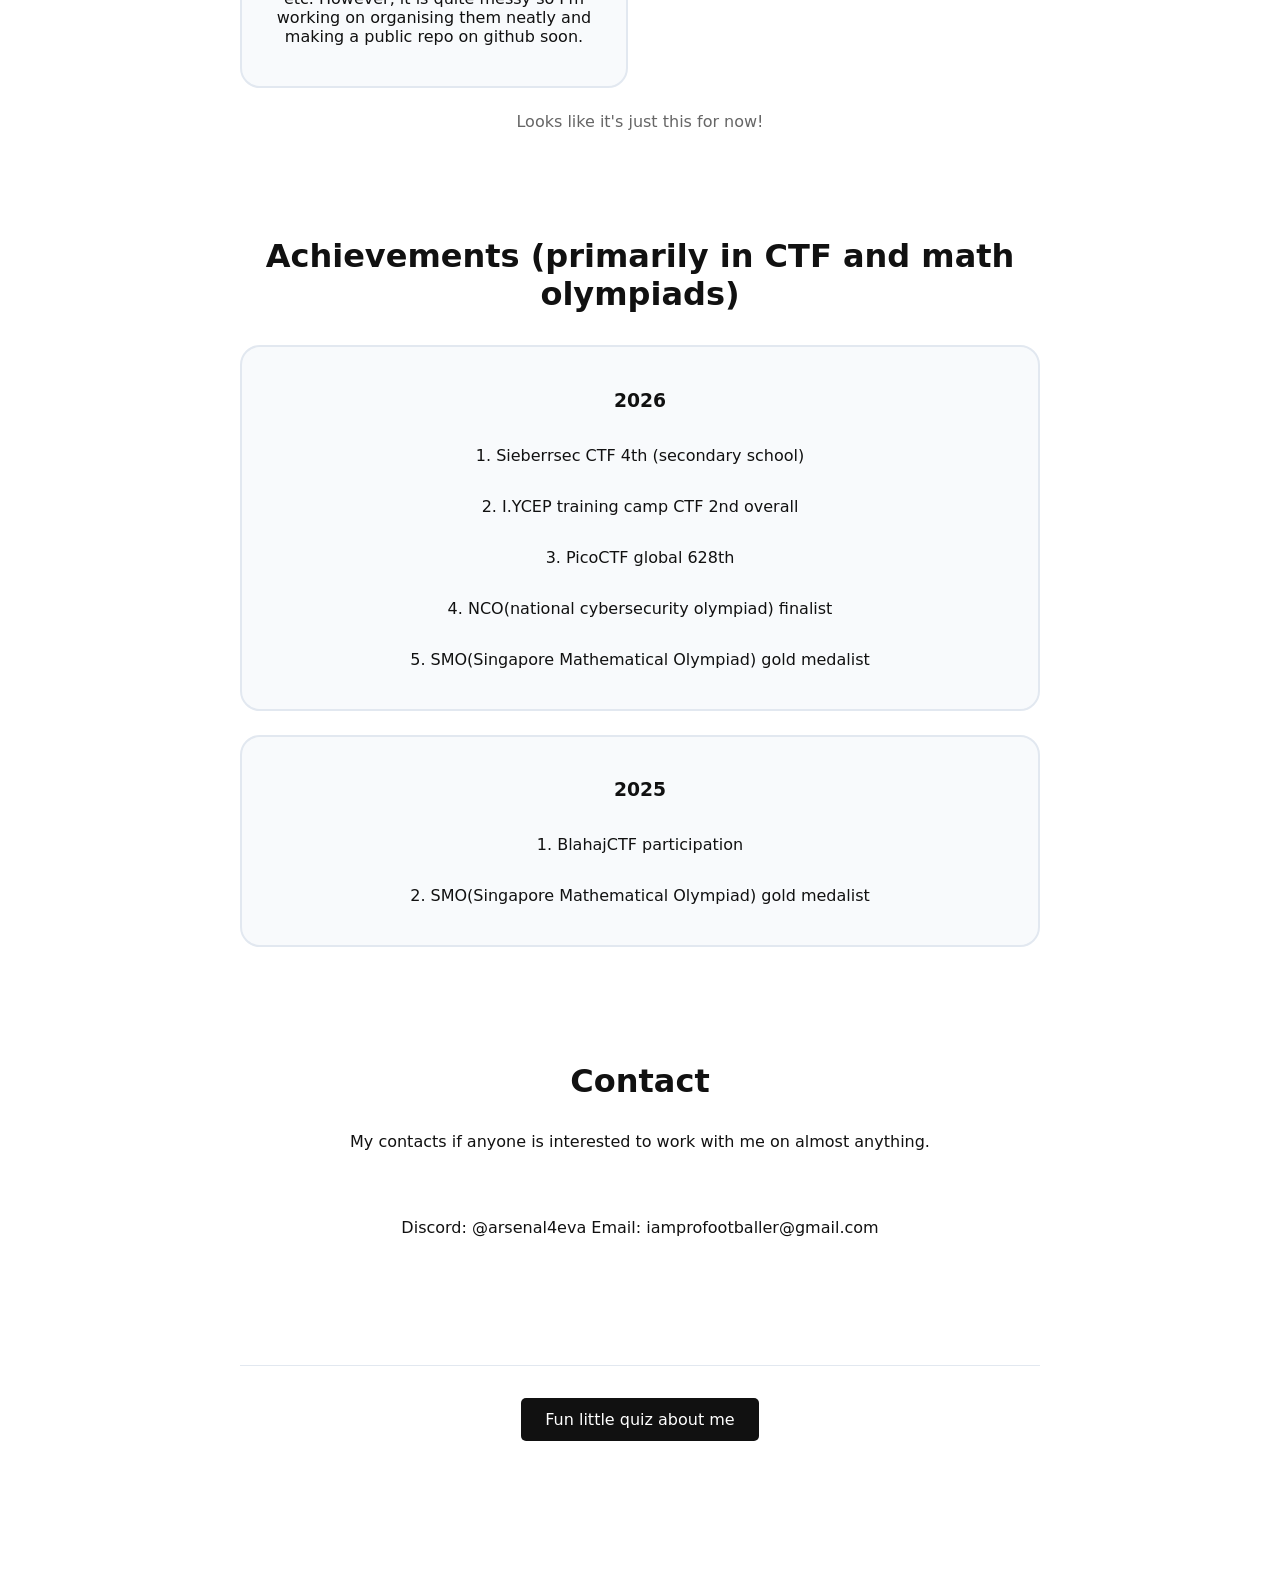
==== commit f086a2f6: "Fixed broken links for contact info Removed button group for contact links and added contact informa" ====
--- a/index.html
+++ b/index.html
@@ -109,11 +109,8 @@
         <section id="contact" class="container contact-section">
             <h2>Contact</h2>
             <p>My contacts if anyone is interested to work with me on almost anything.</p>
-            <div class="btn-group">
-                <a href="https://linkedin.com" class="btn">Linkedin</a>
-                <a href="https://discord.com" class="btn">Discord</a>
-                <a href="mailto:iamprofootballer@gmail.com" class="btn">Email</a>
-            </div>
+            <br>
+			<p>Discord: @arsenal4eva    Email: iamprofootballer@gmail.com</p>
         </section>
 
 	<hr>
@@ -123,15 +120,15 @@
 
     <aside class="image-stack-sidebar left-sidebar">
         <!-- Swap out placeholders with your specific images/memes for the left side -->
-        <img src="/deadpool2.png" alt="Left side graphic 1">
-        <img src="/venom.png" alt="Left side graphic 2">
+        <img src="deadpool2.png" alt="Left side graphic 1">
+        <img src="venom.png" alt="Left side graphic 2">
     </aside>
     <!-- Independent Side Image Stack -->
     <aside class="image-stack-sidebar right-sidebar">
         <!-- Swap out placeholders with your specific images/memes -->
-        <img src="/loki.png" alt="Right Side graphic 1">
-        <img src="/deadpool.png" alt="Right Side graphic 2">
-        <img src="/avengers.png" alt="Right Side graphic 3">
+        <img src="loki.png" alt="Right Side graphic 1">
+        <img src="deadpool.png" alt="Right Side graphic 2">
+        <img src="avengers.png" alt="Right Side graphic 3">
     </aside>
 
     <!-- Interactive JavaScript Logic -->
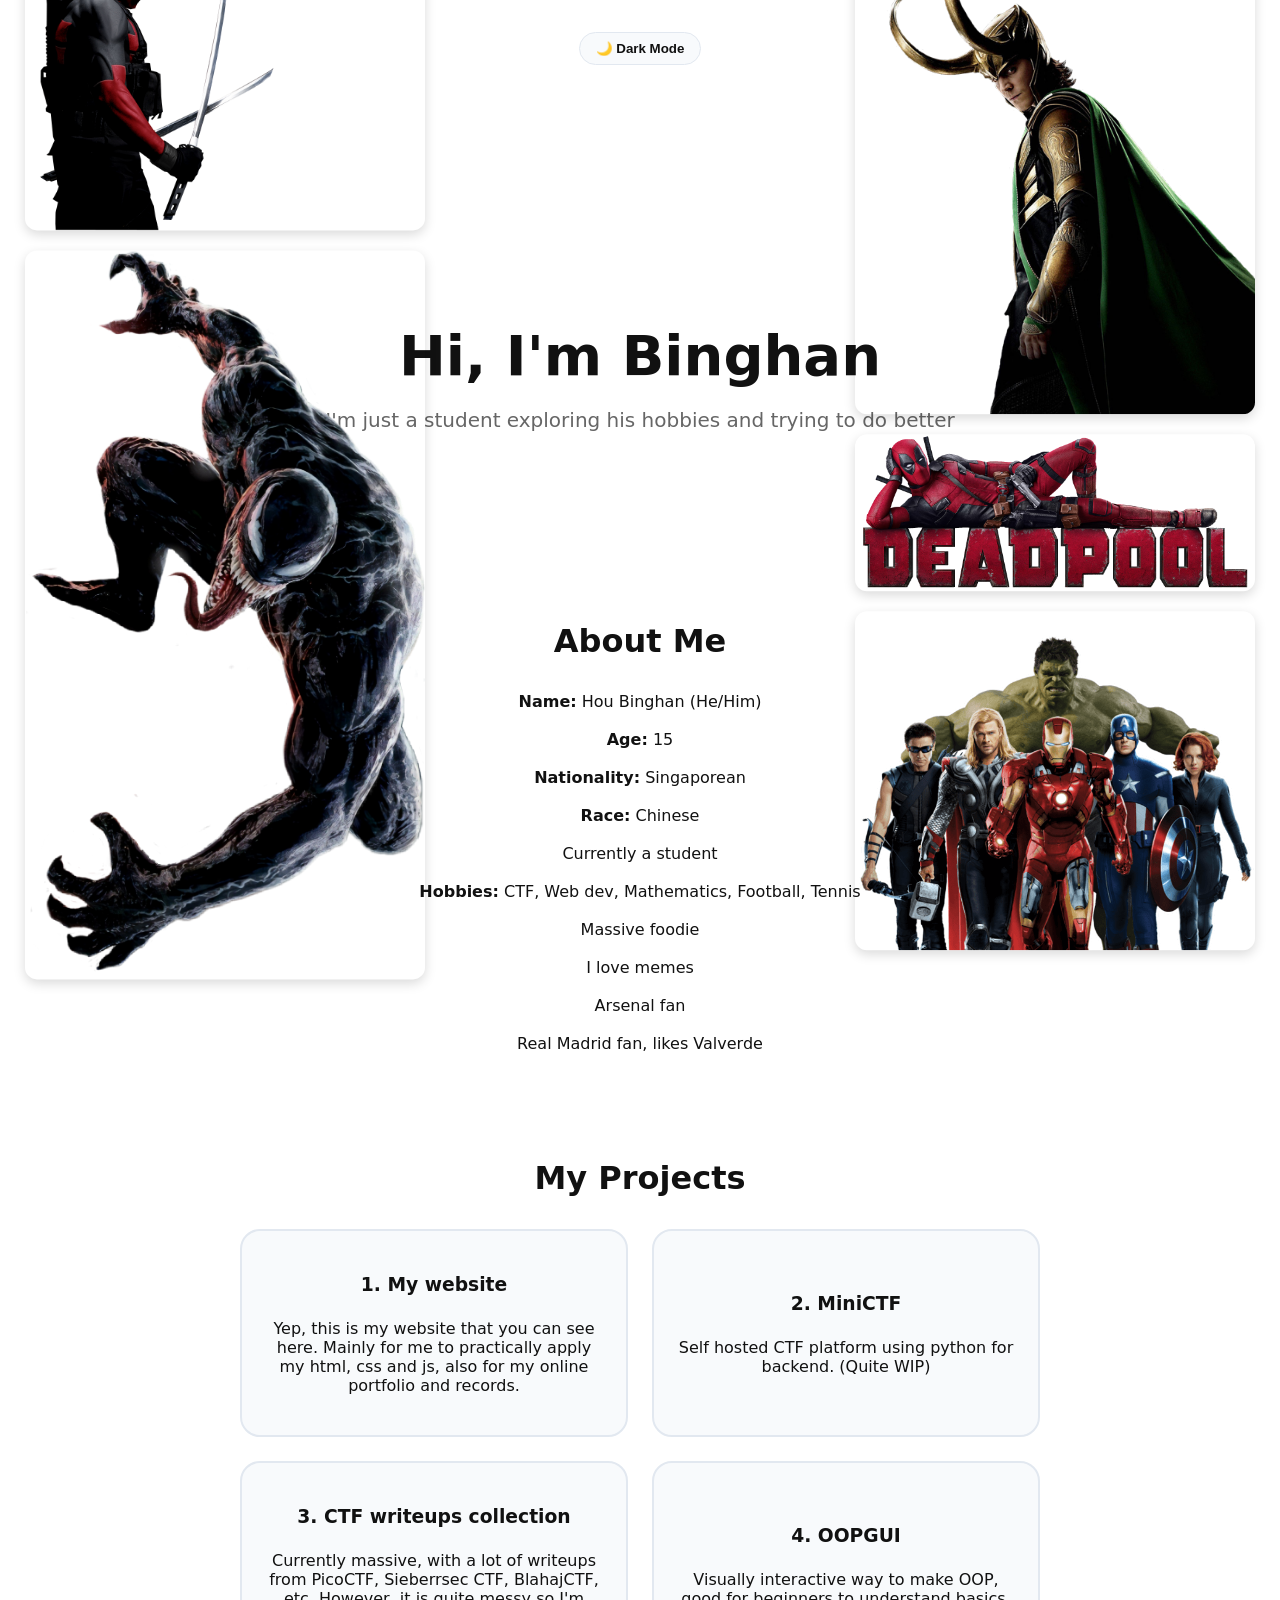
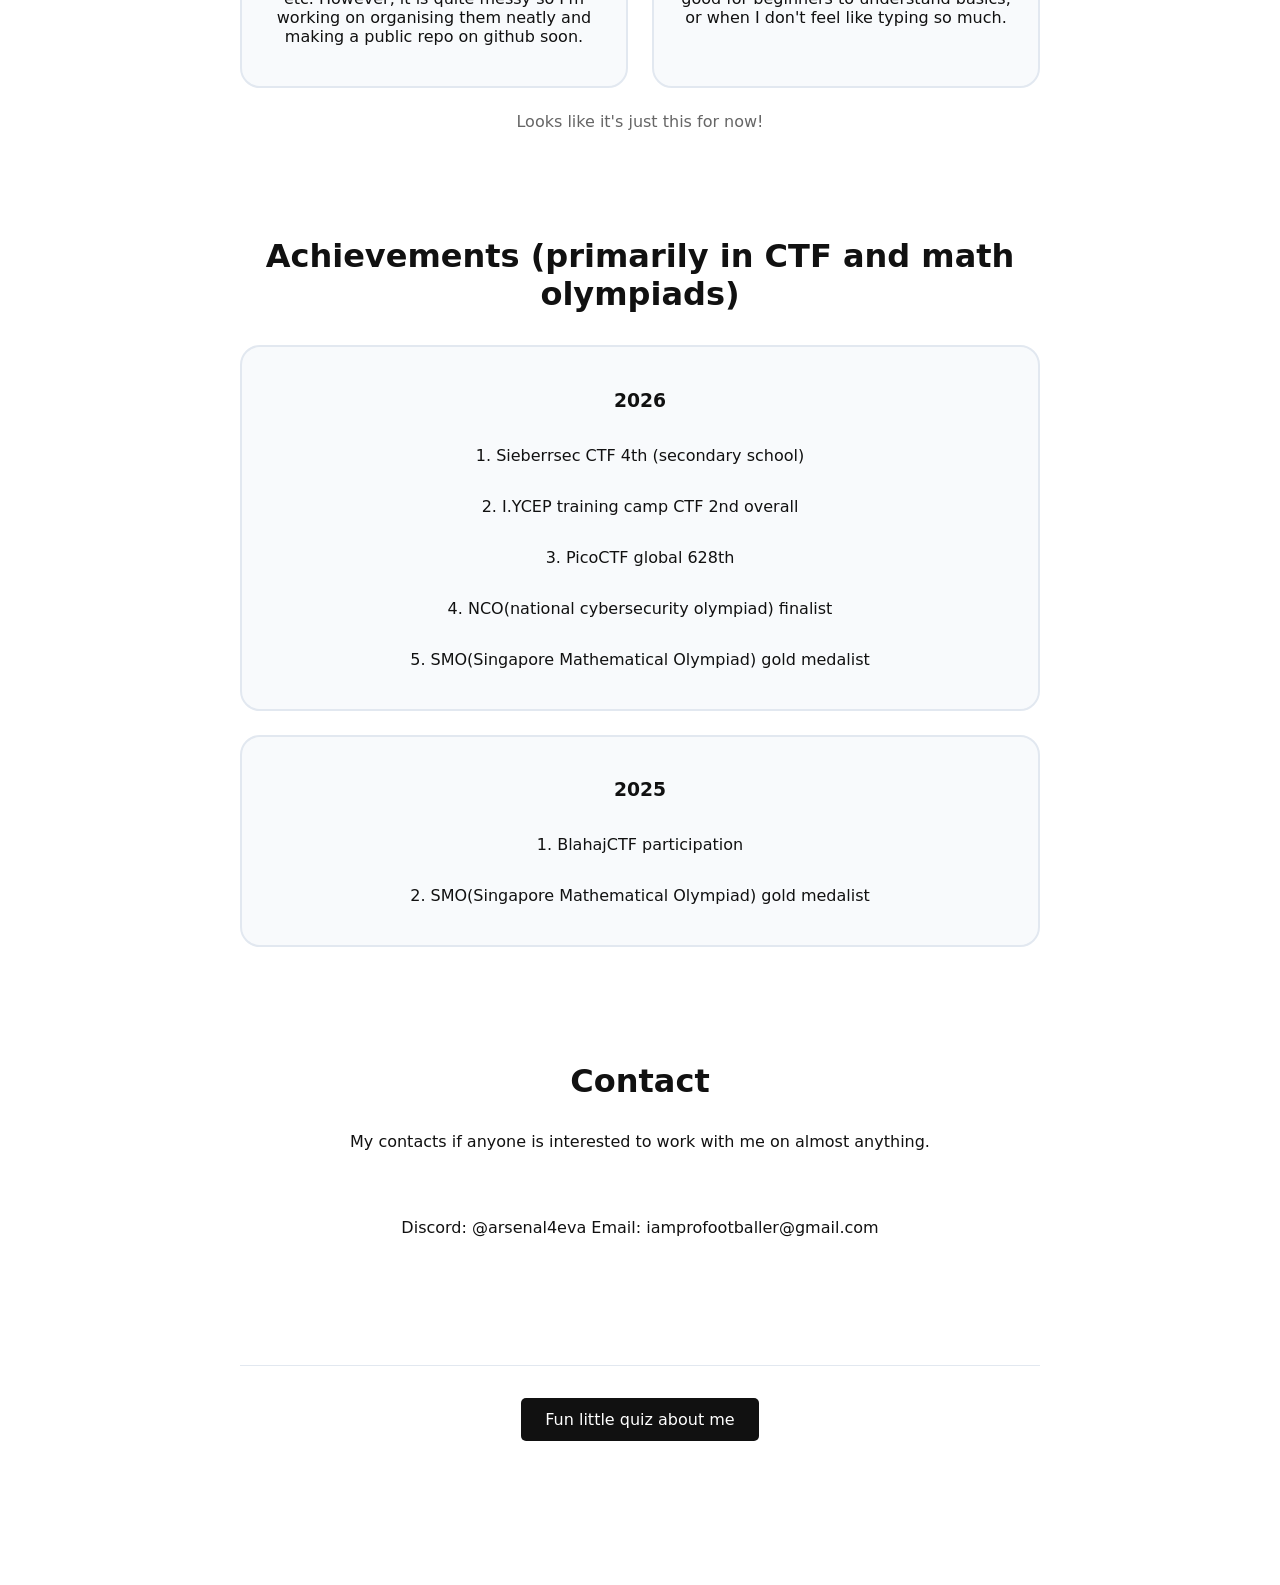
==== commit 34b47292: "Updated current projects" ====
--- a/index.html
+++ b/index.html
@@ -77,13 +77,17 @@
 		    <p>Yep, this is my website that you can see here. Mainly for me to practically apply my html, css and js, also for my online portfolio and records.</p>
                 </div>
                 <div class="project-card">
-                    <h3>2. Autopwner for CTFs</h3>
-		    <p>Quite in the developmental phase, but contact me if interested.</p>
+                    <h3>2. MiniCTF</h3>
+		    <p>Self hosted CTF platform using python for backend. (Quite WIP)</p>
                 </div>
                 <div class="project-card">
                     <h3>3. CTF writeups collection</h3>
 		    <p>Currently massive, with a lot of writeups from PicoCTF, Sieberrsec CTF, BlahajCTF, etc. However, it is quite messy so I'm working on organising them neatly and making a public repo on github soon.</p>
                 </div>
+		<div class="project-card">
+			<h3>4. OOPGUI</h3>
+			<p>Visually interactive way to make OOP, good for beginners to understand basics, or when I don't feel like typing so much.</p>
+		</div>
             </div>
             <p class="projects-footer">Looks like it's just this for now!</p>
         </section>
@@ -114,7 +118,7 @@
         </section>
 
 	<hr>
-	<section id="quiz"><a href="/quiz.html" class=btn>Fun little quiz about me</a></section>
+	<section id="quiz"><a href="quiz.html" class=btn>Fun little quiz about me</a></section>
     </main>
 
 
